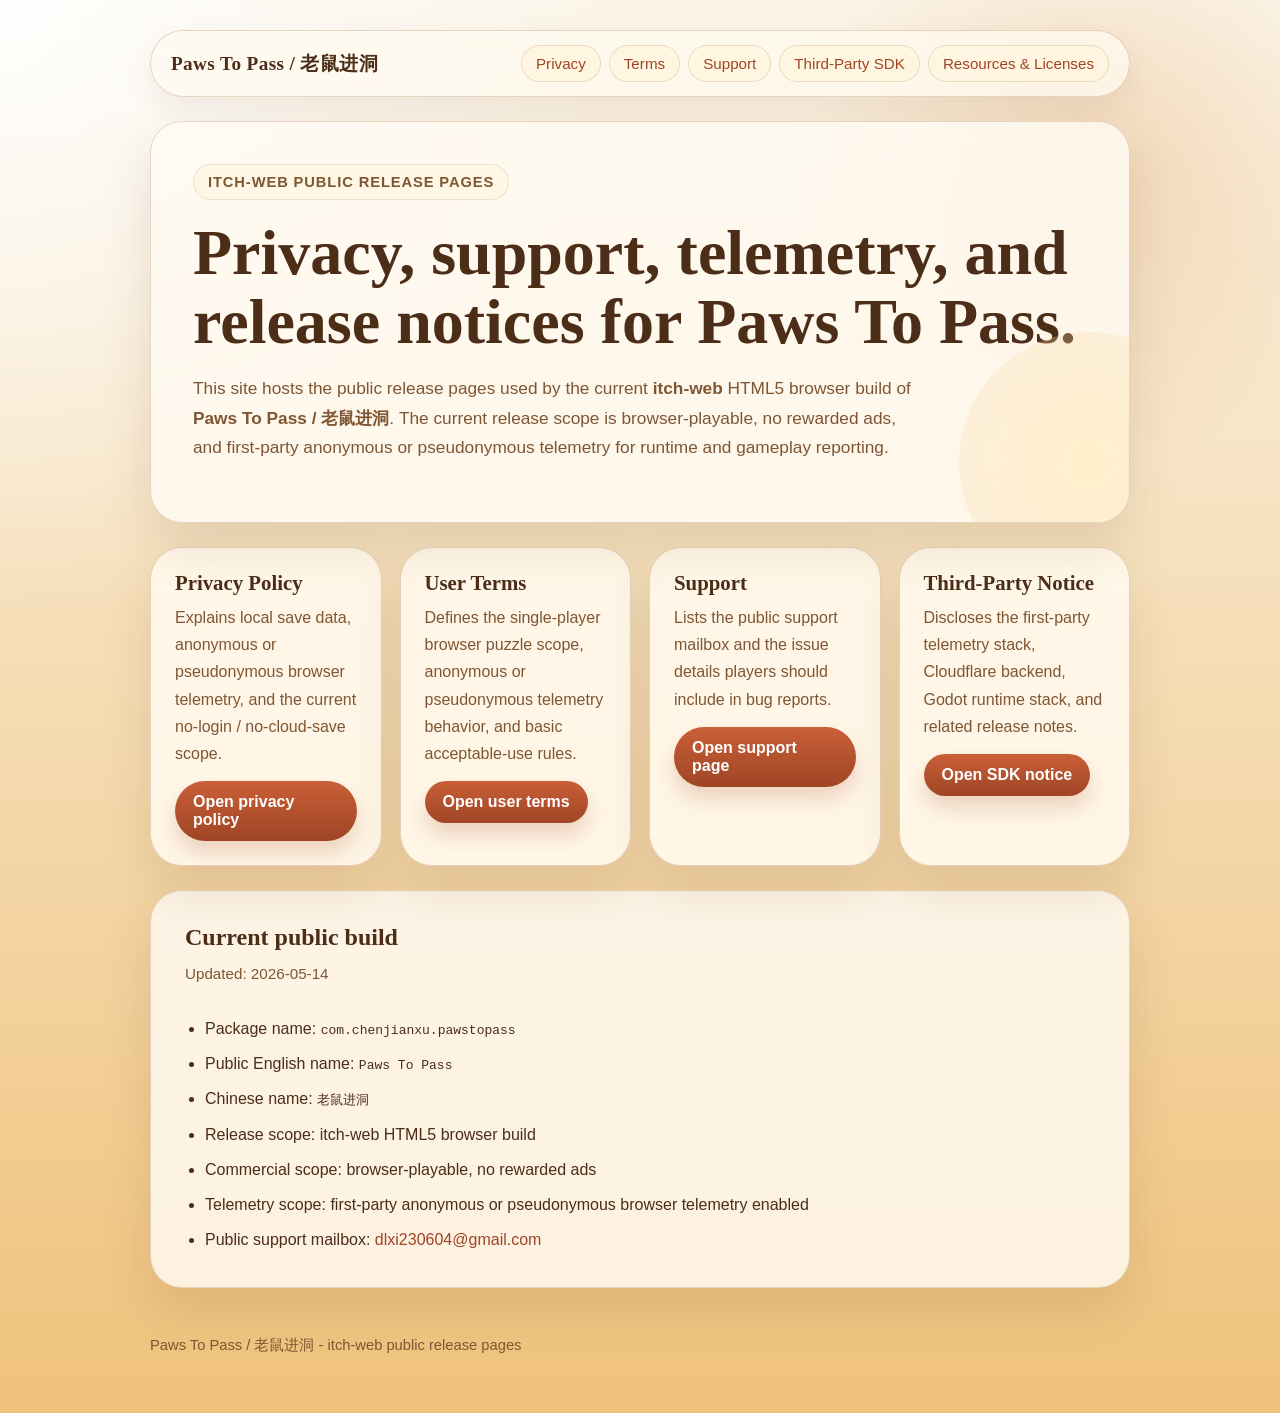
==== index.html @ 18b989ad "feat: publish public release pages" ====
﻿<!doctype html>
<html lang="en">
<head>
  <meta charset="utf-8">
  <meta name="viewport" content="width=device-width, initial-scale=1">
  <title>Paws To Pass - Privacy & Support</title>
  <link rel="stylesheet" href="styles.css">
</head>
<body>
  <main class="page">
    <header class="topbar">
      <div class="brand">Paws To Pass / 老鼠进洞</div>
      <nav class="nav">
        <a href="privacy-policy.html">Privacy</a>
        <a href="terms.html">Terms</a>
        <a href="support.html">Support</a>
        <a href="third-party-sdk.html">Third-Party SDK</a>
        <a href="resources-licenses.html">Resources & Licenses</a>
      </nav>
    </header>

    <section class="hero">
      <div class="kicker">itch-web public release pages</div>
      <h1>Privacy, support, telemetry, and release notices for Paws To Pass.</h1>
      <p class="lede">This site hosts the public release pages used by the current <strong>itch-web</strong> HTML5 browser build of <strong>Paws To Pass / 老鼠进洞</strong>. The current release scope is browser-playable, no rewarded ads, and first-party anonymous or pseudonymous telemetry for runtime and gameplay reporting.</p>
    </section>

    <section class="grid">
      <article class="card">
        <h3>Privacy Policy</h3>
        <p>Explains local save data, anonymous or pseudonymous browser telemetry, and the current no-login / no-cloud-save scope.</p>
        <a class="button" href="privacy-policy.html">Open privacy policy</a>
      </article>
      <article class="card">
        <h3>User Terms</h3>
        <p>Defines the single-player browser puzzle scope, anonymous or pseudonymous telemetry behavior, and basic acceptable-use rules.</p>
        <a class="button" href="terms.html">Open user terms</a>
      </article>
      <article class="card">
        <h3>Support</h3>
        <p>Lists the public support mailbox and the issue details players should include in bug reports.</p>
        <a class="button" href="support.html">Open support page</a>
      </article>
      <article class="card">
        <h3>Third-Party Notice</h3>
        <p>Discloses the first-party telemetry stack, Cloudflare backend, Godot runtime stack, and related release notes.</p>
        <a class="button" href="third-party-sdk.html">Open SDK notice</a>
      </article>
    </section>

    <article class="article">
      <h2>Current public build</h2>
      <p class="meta">Updated: 2026-05-14</p>
      <div class="section">
        <ul>
          <li>Package name: <code>com.chenjianxu.pawstopass</code></li>
          <li>Public English name: <code>Paws To Pass</code></li>
          <li>Chinese name: <code>老鼠进洞</code></li>
          <li>Release scope: itch-web HTML5 browser build</li>
          <li>Commercial scope: browser-playable, no rewarded ads</li>
          <li>Telemetry scope: first-party anonymous or pseudonymous browser telemetry enabled</li>
          <li>Public support mailbox: <a href="mailto:dlxi230604@gmail.com">dlxi230604@gmail.com</a></li>
        </ul>
      </div>
    </article>

    <footer class="footer">Paws To Pass / 老鼠进洞 - itch-web public release pages</footer>
  </main>
</body>
</html>
---- styles.css ----
﻿:root {
  --bg-cream: #fbf5e9;
  --bg-amber: #efc27b;
  --panel: rgba(255, 251, 242, 0.84);
  --panel-strong: rgba(255, 248, 234, 0.94);
  --line: rgba(151, 95, 43, 0.24);
  --text: #4b2d18;
  --muted: #7f5633;
  --accent: #c95f38;
  --accent-deep: #9f4525;
  --gold: #f6c757;
  --shadow: 0 22px 50px rgba(89, 53, 25, 0.13);
  --radius-xl: 32px;
  --radius-lg: 24px;
  --radius-md: 18px;
  --content: 980px;
}

* { box-sizing: border-box; }
html { scroll-behavior: smooth; }
body {
  margin: 0;
  font-family: "Trebuchet MS", "Noto Sans SC", "Source Han Sans SC", sans-serif;
  color: var(--text);
  background:
    radial-gradient(circle at top left, rgba(255,255,255,0.9), transparent 32%),
    radial-gradient(circle at 85% 12%, rgba(219,141,67,0.24), transparent 18%),
    linear-gradient(180deg, var(--bg-cream), var(--bg-amber));
  min-height: 100vh;
}

a { color: var(--accent-deep); text-decoration: none; }
a:hover { text-decoration: underline; }

.page {
  width: min(calc(100% - 32px), var(--content));
  margin: 0 auto;
  padding: 22px 0 48px;
}

.topbar {
  display: flex;
  flex-wrap: wrap;
  gap: 12px;
  justify-content: space-between;
  align-items: center;
  padding: 14px 20px;
  margin-top: 8px;
  border: 1px solid var(--line);
  border-radius: 999px;
  background: rgba(255, 250, 239, 0.76);
  backdrop-filter: blur(16px);
  box-shadow: 0 12px 30px rgba(89, 53, 25, 0.08);
}

.brand {
  font-family: Georgia, "Source Han Serif SC", "Songti SC", serif;
  font-size: 1.2rem;
  font-weight: 700;
  letter-spacing: 0.02em;
}

.nav {
  display: flex;
  flex-wrap: wrap;
  gap: 8px;
}

.nav a {
  padding: 9px 14px;
  border-radius: 999px;
  background: rgba(255, 245, 224, 0.84);
  border: 1px solid rgba(151, 95, 43, 0.18);
  font-size: 0.95rem;
}

.hero,
.card,
.article {
  border: 1px solid var(--line);
  border-radius: var(--radius-xl);
  background: var(--panel);
  box-shadow: var(--shadow);
}

.hero {
  margin-top: 24px;
  padding: 42px;
  position: relative;
  overflow: hidden;
}

.hero::after {
  content: "";
  position: absolute;
  inset: auto -90px -70px auto;
  width: 260px;
  height: 260px;
  background: radial-gradient(circle, rgba(255, 236, 190, 0.7), rgba(223, 145, 66, 0.08));
  border-radius: 50%;
}

.kicker {
  display: inline-flex;
  align-items: center;
  gap: 8px;
  padding: 9px 14px;
  border-radius: 999px;
  background: rgba(255, 247, 228, 0.95);
  border: 1px solid rgba(151, 95, 43, 0.14);
  color: var(--muted);
  font-size: 0.92rem;
  font-weight: 700;
  text-transform: uppercase;
  letter-spacing: 0.06em;
}

h1, h2, h3 {
  margin: 0;
  font-family: Georgia, "Source Han Serif SC", "Songti SC", serif;
  line-height: 1.08;
}

h1 {
  margin-top: 18px;
  font-size: clamp(2.2rem, 5vw, 4.5rem);
}

.hero p,
.article p,
.article li,
.card p { line-height: 1.7; }

.hero .lede {
  max-width: 720px;
  margin-top: 18px;
  color: var(--muted);
  font-size: 1.08rem;
}

.grid {
  display: grid;
  gap: 18px;
  margin-top: 24px;
  grid-template-columns: repeat(auto-fit, minmax(220px, 1fr));
}

.card {
  padding: 24px;
  background: var(--panel-strong);
}

.card h3 { font-size: 1.3rem; margin-bottom: 10px; }
.card p { margin: 0 0 14px; color: var(--muted); }

.button {
  display: inline-flex;
  align-items: center;
  justify-content: center;
  padding: 12px 18px;
  border-radius: 999px;
  background: linear-gradient(180deg, var(--accent), var(--accent-deep));
  color: #fff;
  font-weight: 700;
  box-shadow: 0 12px 20px rgba(159, 69, 37, 0.2);
}

.article {
  margin-top: 24px;
  padding: 34px;
}

.meta {
  margin-top: 10px;
  color: var(--muted);
  font-size: 0.95rem;
}

.section {
  margin-top: 28px;
  padding-top: 22px;
  border-top: 1px solid rgba(151, 95, 43, 0.12);
}

.section:first-of-type {
  border-top: 0;
  padding-top: 0;
}

ul { margin: 12px 0 0 20px; padding: 0; }
li + li { margin-top: 8px; }

.table-wrap {
  overflow-x: auto;
  margin-top: 14px;
}

table {
  width: 100%;
  border-collapse: collapse;
  font-size: 0.96rem;
}

th, td {
  padding: 12px 14px;
  border-bottom: 1px solid rgba(151, 95, 43, 0.12);
  text-align: left;
  vertical-align: top;
}

th {
  color: var(--muted);
  font-size: 0.9rem;
  text-transform: uppercase;
  letter-spacing: 0.05em;
}

.footer {
  margin-top: 28px;
  padding: 20px 0 10px;
  color: var(--muted);
  font-size: 0.92rem;
}

@media (max-width: 720px) {
  .page { width: min(calc(100% - 20px), var(--content)); }
  .hero, .article, .card { padding: 22px; }
  .topbar { border-radius: 24px; }
  .nav { width: 100%; }
  .nav a { flex: 1 1 auto; text-align: center; }
}
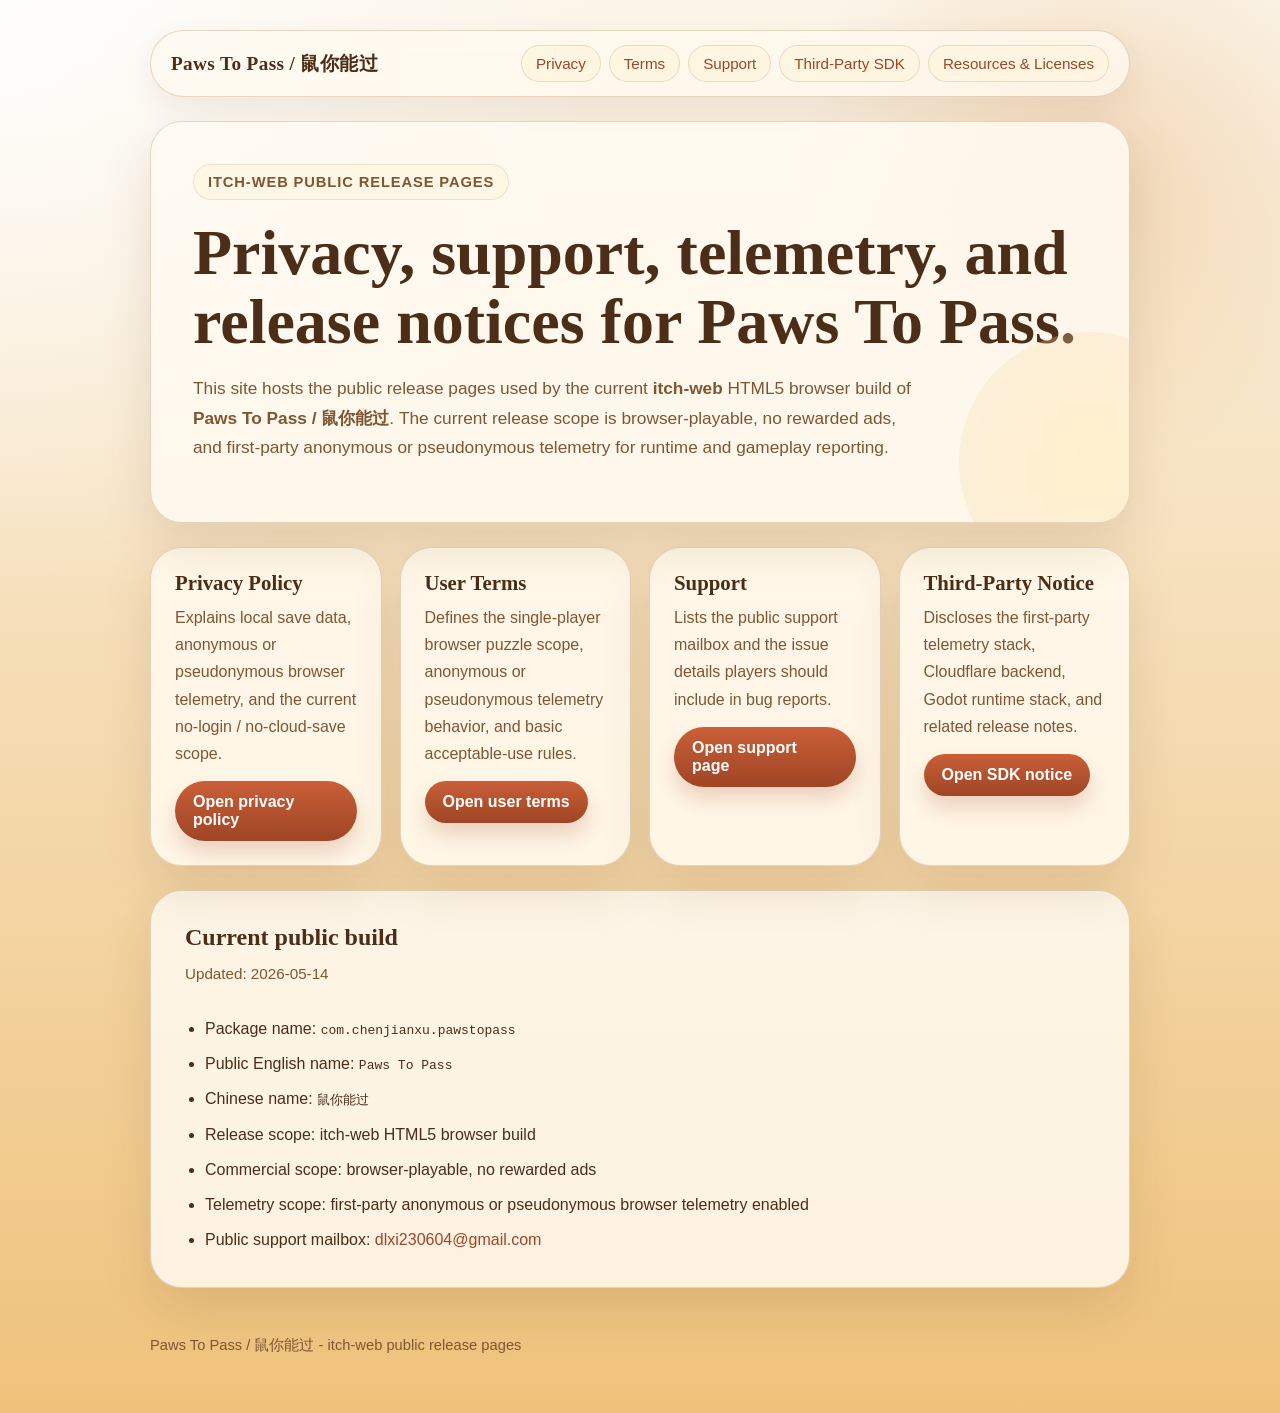
==== commit 1c065439: "fix: update Chinese title to 鼠你能过" ====
--- a/index.html
+++ b/index.html
@@ -9,7 +9,7 @@
 <body>
   <main class="page">
     <header class="topbar">
-      <div class="brand">Paws To Pass / 老鼠进洞</div>
+      <div class="brand">Paws To Pass / 鼠你能过</div>
       <nav class="nav">
         <a href="privacy-policy.html">Privacy</a>
         <a href="terms.html">Terms</a>
@@ -22,7 +22,7 @@
     <section class="hero">
       <div class="kicker">itch-web public release pages</div>
       <h1>Privacy, support, telemetry, and release notices for Paws To Pass.</h1>
-      <p class="lede">This site hosts the public release pages used by the current <strong>itch-web</strong> HTML5 browser build of <strong>Paws To Pass / 老鼠进洞</strong>. The current release scope is browser-playable, no rewarded ads, and first-party anonymous or pseudonymous telemetry for runtime and gameplay reporting.</p>
+      <p class="lede">This site hosts the public release pages used by the current <strong>itch-web</strong> HTML5 browser build of <strong>Paws To Pass / 鼠你能过</strong>. The current release scope is browser-playable, no rewarded ads, and first-party anonymous or pseudonymous telemetry for runtime and gameplay reporting.</p>
     </section>
 
     <section class="grid">
@@ -55,7 +55,7 @@
         <ul>
           <li>Package name: <code>com.chenjianxu.pawstopass</code></li>
           <li>Public English name: <code>Paws To Pass</code></li>
-          <li>Chinese name: <code>老鼠进洞</code></li>
+          <li>Chinese name: <code>鼠你能过</code></li>
           <li>Release scope: itch-web HTML5 browser build</li>
           <li>Commercial scope: browser-playable, no rewarded ads</li>
           <li>Telemetry scope: first-party anonymous or pseudonymous browser telemetry enabled</li>
@@ -64,7 +64,7 @@
       </div>
     </article>
 
-    <footer class="footer">Paws To Pass / 老鼠进洞 - itch-web public release pages</footer>
+    <footer class="footer">Paws To Pass / 鼠你能过 - itch-web public release pages</footer>
   </main>
 </body>
 </html>
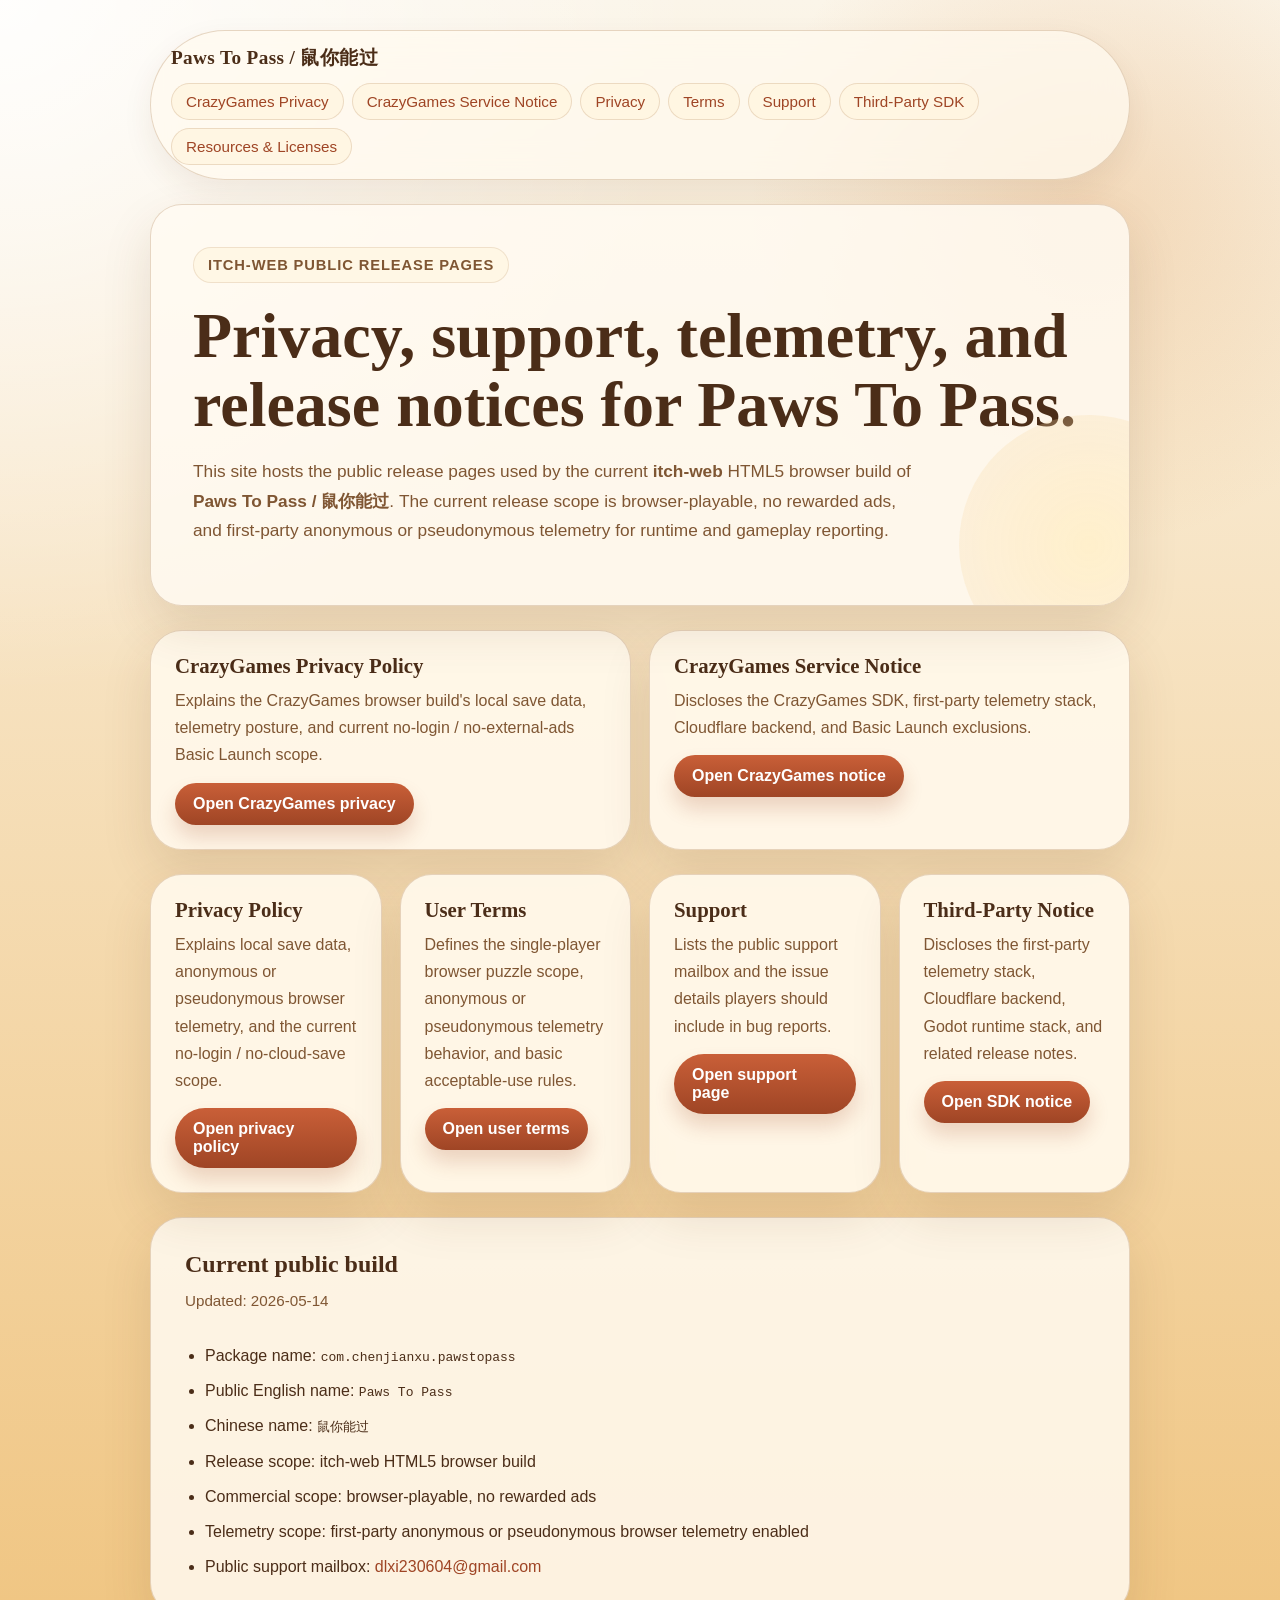
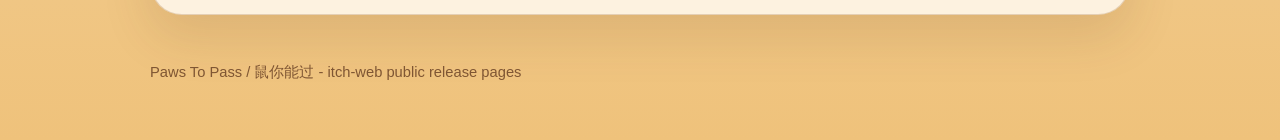
==== commit 1ba34844: "feat: add CrazyGames privacy and service pages" ====
--- a/index.html
+++ b/index.html
@@ -11,6 +11,8 @@
     <header class="topbar">
       <div class="brand">Paws To Pass / 鼠你能过</div>
       <nav class="nav">
+        <a href="crazygames-privacy-policy.html">CrazyGames Privacy</a>
+        <a href="crazygames-third-party-sdk.html">CrazyGames Service Notice</a>
         <a href="privacy-policy.html">Privacy</a>
         <a href="terms.html">Terms</a>
         <a href="support.html">Support</a>
@@ -23,6 +25,19 @@
       <div class="kicker">itch-web public release pages</div>
       <h1>Privacy, support, telemetry, and release notices for Paws To Pass.</h1>
       <p class="lede">This site hosts the public release pages used by the current <strong>itch-web</strong> HTML5 browser build of <strong>Paws To Pass / 鼠你能过</strong>. The current release scope is browser-playable, no rewarded ads, and first-party anonymous or pseudonymous telemetry for runtime and gameplay reporting.</p>
+    </section>
+
+    <section class="grid">
+      <article class="card">
+        <h3>CrazyGames Privacy Policy</h3>
+        <p>Explains the CrazyGames browser build's local save data, telemetry posture, and current no-login / no-external-ads Basic Launch scope.</p>
+        <a class="button" href="crazygames-privacy-policy.html">Open CrazyGames privacy</a>
+      </article>
+      <article class="card">
+        <h3>CrazyGames Service Notice</h3>
+        <p>Discloses the CrazyGames SDK, first-party telemetry stack, Cloudflare backend, and Basic Launch exclusions.</p>
+        <a class="button" href="crazygames-third-party-sdk.html">Open CrazyGames notice</a>
+      </article>
     </section>
 
     <section class="grid">
